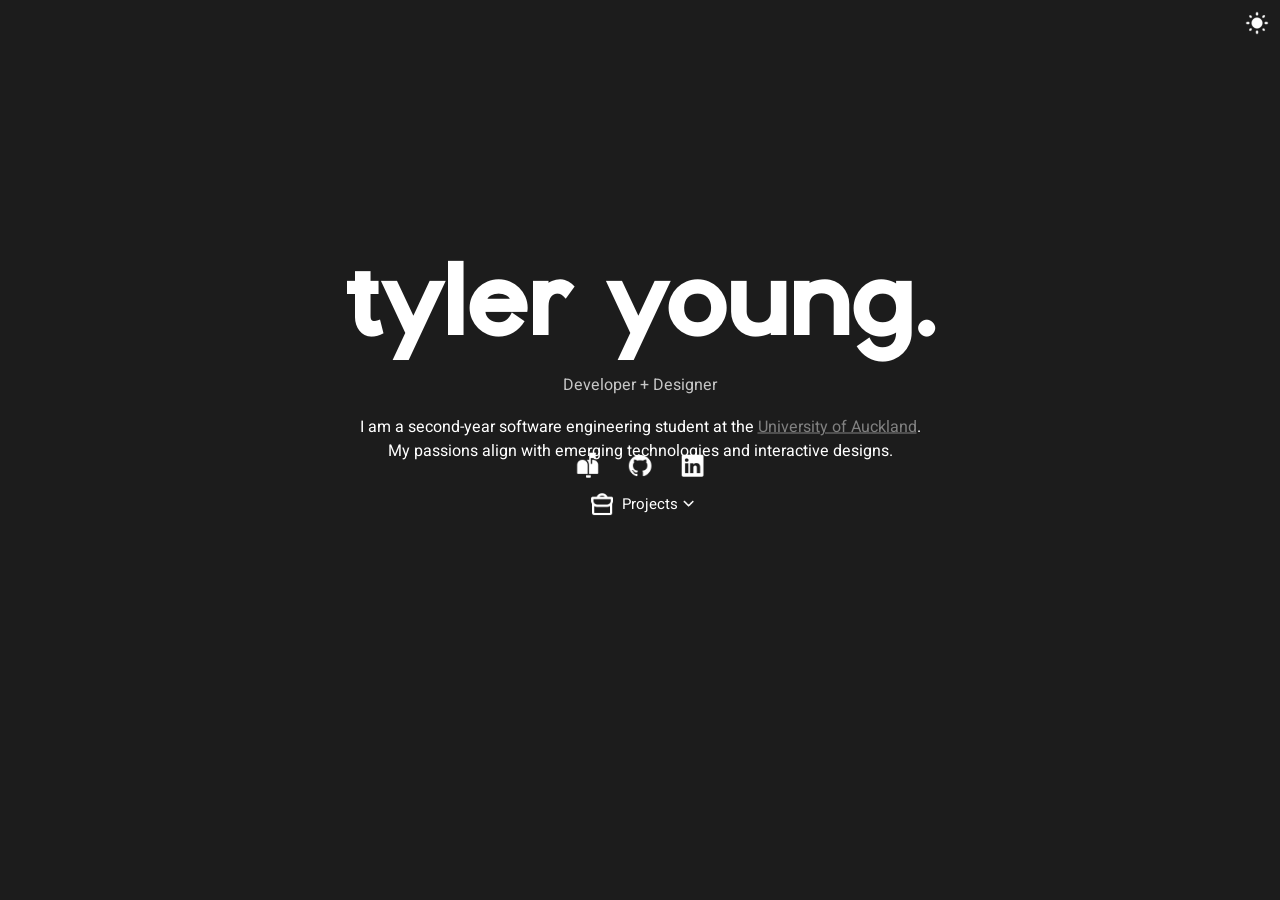
==== index.html @ fe643c6a "Fixed some bugs." ====
<!DOCTYPE html>
<html lang="en">
  <head>
    <meta charset="UTF-8" />
    <meta name="author" content="Tyler Young" />
    <meta
      name="description"
      content="A portfolio of the work of Tyler Young."
    />
    <meta nam="viewport" content="width=device-width, initial-scale=1.0" />
    <link rel="icon" href="./favicon.svg" type="image/x-icon" />
    <link rel="stylesheet" href="./main.css" />
    <script src="./main.js"></script>
    <title>tyooou</title>
  </head>

  <body>
    <i onclick="darkMode()"
      ><img
        id="darkModeIconToggle"
        class="darkModeIcon"
        src="./Icons/darkmode_icon.png"
    /></i>

    <section>
      <div class="mainBody">
        <h1 class="mainText">tyler young.</h1>
        <p class="subtitle">Developer + Designer</p>
        <p>
          I am a second-year software engineering student at the
          <a href="https://www.auckland.ac.nz/en.html">
            University of Auckland</a
          >. <br />My passions align with emerging technologies and interactive
          designs.
        </p>
      </div>
    </section>

    <!-- Button Menu -->
    <section>
      <nav class="btn-menu">
        <button type="button" class="btn-text">
          <i onclick="window.open('mailto:young.h.tyler@gmail.com','mywindow');"
            ><img src="./Icons/mailbox.png" alt="mail.png" class="btn-icon" />
          </i>
        </button>
        <button type="button" class="btn-text">
          <i onclick="window.open('https://github.com/tyooou','mywindow');"
            ><img
              src="./Icons/github_icon.png"
              alt="github_icon.png"
              class="btn-icon"
            />
          </i>
        </button>
        <button type="button" class="btn-text">
          <i
            onclick="window.open('https://www.linkedin.com/in/tylerhyoung/','mywindow');"
            ><img
              src="./Icons/linkedin_icon.png"
              alt="linkedin_icon.png"
              class="btn-icon"
            />
          </i>
        </button>
      </nav>
      <div class="dropdown">
        <button onclick="projectBtn()" class="dropdown-btn btn-text">
          <img src="./Icons/projects-icon.png" class="btn-icon" />Projects<img
            src="./Icons/down-arrow.png"
            class="btn-down"
          />
        </button>
        <div id="dropdownId" class="dropdown-content">
          <a href="./Project-1.html">Project 1</a>
          <a href="./Project-2.html">Project 2</a>
          <a href="./Project-3.html">Project 3</a>
        </div>
      </div>
    </section>
  </body>
</html>
---- main.css ----
body {
  background: white;
  opacity: 0;
  transition: 0.3s;
}

@font-face {
  font-family: defaultFont;
  src: url(./Fonts/Gilgan\ 400.otf);
}

@font-face {
  font-family: textFont;
  src: url(./Fonts/Heebo-VariableFont_wght.ttf);
}

h1,
h2 {
  font-family: defaultFont;
  margin: 0;
}

p,
button,
a {
  font-family: textFont;
  margin: 0;
}

a {
  color: grey;
}

.mainText {
  transition: 0.3s;
  color: #1c1c1c;
  padding: 0;
  margin: 0;
  font-size: 100px;
  margin-bottom: 2vh;
}

.subtitle {
  transition: 0.3s;
  font-size: 20;
  color: #1c1c1c;
  opacity: 75%;
  text-align: center;
  margin-bottom: 2vh;
}

.btn-text {
  transition: 0.3s;
  color: #1c1c1c;
  background-color: rgba(0, 0, 0, 0);
  font-family: textFont;
  font-size: 15px;
  border: none;
  display: flex;
  align-items: center;
}

.btn-text:hover {
  background-color: rgba(0, 0, 0, 0.1);
  transition: 0.2s;
}

.mainBody {
  position: absolute;
  top: 40%;
  left: 50%;
  margin-right: -50%;
  transform: translate(-50%, -50%);
  text-align: center;
}

.iconResize {
  height: 28;
}

.btn-icon {
  transition: 0.3s;
  zoom: 5%;
  filter: brightness(0.5);
  padding: 150px;
}

.btn-down {
  transition: 0.3s;
  zoom: 2%;
  filter: brightness(0.5);
  padding: 250px;
}

.btn-menu {
  display: flex;
  align-items: center;
}

.darkMode {
  background-color: #1c1c1c;
  color: white;
}

.darkModeIcon {
  transition: 0.3s;
  zoom: 5%;
  filter: brightness(0.5);
  position: absolute;
  top: 200px;
  right: 200px;
}

.darkModeText {
  transition: 0.3s;
  color: white;
}

nav {
  top: 52%;
  left: 50%;
  margin-right: -50%;
  position: absolute;
  transform: translate(-50%, -50%);
}

.dropdown {
  top: 56%;
  left: 50%;
  margin-right: -50%;
  position: absolute;
  transform: translate(-50%, -50%);
}

.dropdown-content {
  display: none;
  position: absolute;
  background-color: #1c1c1c;
  padding: 16px;
  z-index: 1;
}

.dropdown-content a {
  display: block;
}

.show {
  display: block;
}

/* Projects */

#project-container {
  display: flex;
  place-items: center;
  place-content: center;
  width: 100%;
  height: 100%;
}

#project-body {
  display: flex;
  width: 90%;
  height: 90%;
}

#project-text {
  position: relative;
  width: 30%;
  padding-right: 3vw;

  .preview-title {
    font-family: "Roboto Mono", monospace;
  }

  h1 {
    font-size: 4vw;
    margin-bottom: 30px;
  }

  .preview-description {
    font-size: 2vw;
  }

  #project-properties {
    margin-top: 3vh;
  }

  .tag-container {
    position: absolute;
  }

  .project-tag {
    border: #4e4e4e solid 2px;
    border-radius: 5px;
    padding: 0.5vw;
    margin: 0;
    display: inline-flex;
    font-size: 1.5vw;
    font-size: 1vw;
    margin-right: 0.5vw;
  }
}

#project-buttons {
  position: absolute;
  bottom: 0;
}

#project-preview {
  display: inline;
  place-content: center;
  place-items: center;
  width: 70%;
  overflow-y: scroll;
}

.preview-content {
  -webkit-box-sizing: border-box; /* Safari/Chrome, other WebKit */
  -moz-box-sizing: border-box; /* Firefox, other Gecko */
  box-sizing: border-box; /* Opera/IE 8+ */
  width: calc(100% - 20px);
  height: auto;
  margin: 10px;
  padding: 0;
  border-radius: 25px;
}

.scrollbar {
  scrollbar-color: #4e4e4e transparent;
}

.project-btn {
  display: inline-flex;
  align-items: center;
  border: #4e4e4e solid 2px;
  border-radius: 5px;
  padding: 0.5vw;
  margin: 0;
  margin-right: 0.5vw;
  cursor: pointer;

  p {
    font-size: 1vw;
    margin-left: 0.3vw;
    margin-right: 0.3vw;
  }
}

.project-btn:hover {
  transition-duration: 0.3s;
  opacity: 0.5;
}

.direction {
  position: fixed;
  top: 50%;

  img:hover {
    transition-duration: 0.3s;
    transform: scale(1.5);
  }
}

#right-direction {
  right: 1%;
}

#left-direction {
  left: 1%;
}
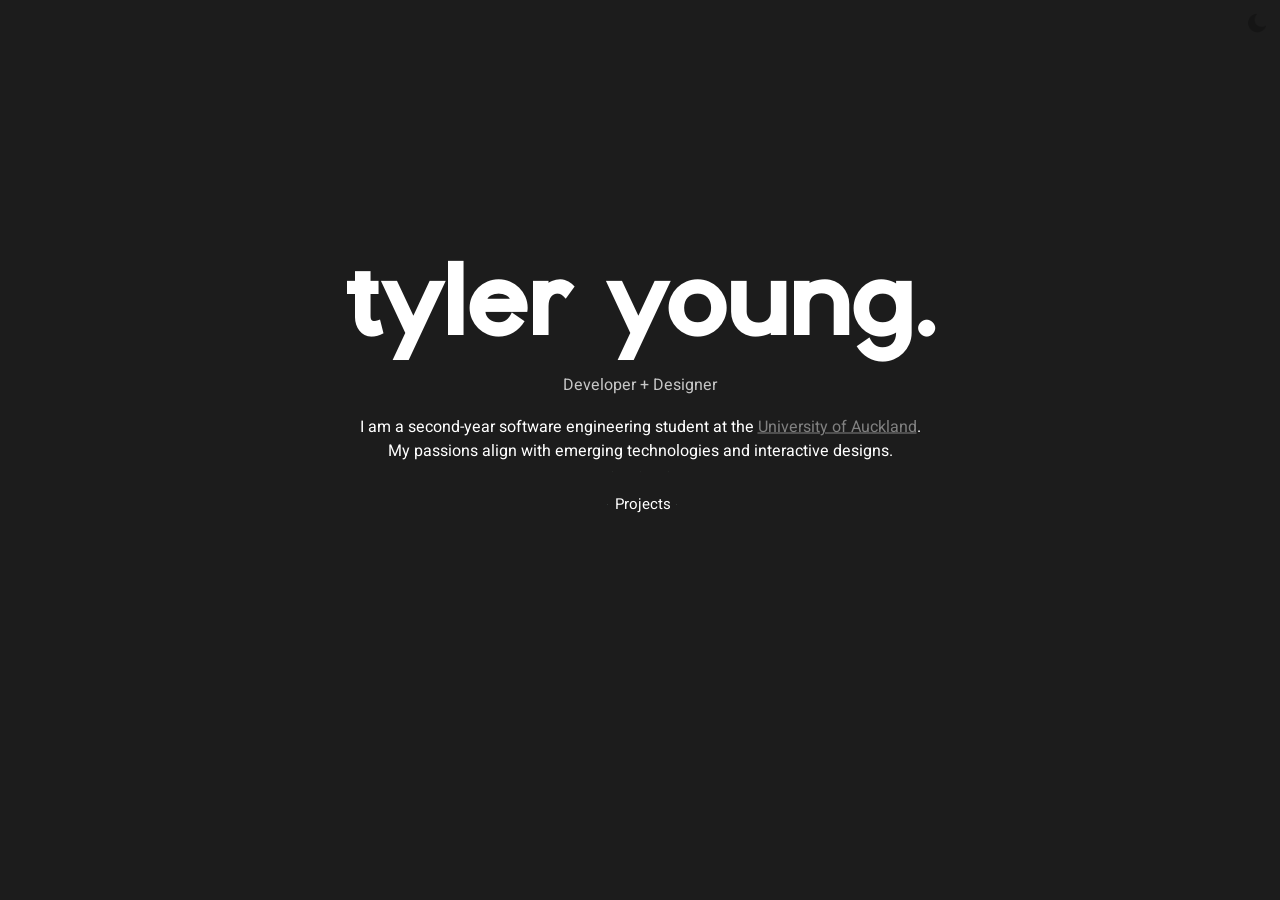
==== commit a5148c86: "Testing" ====
--- a/index.html
+++ b/index.html
@@ -19,7 +19,7 @@
       ><img
         id="darkModeIconToggle"
         class="darkModeIcon"
-        src="./Icons/darkmode_icon.png"
+        src="./icons/darkmode_icon.png"
     /></i>
 
     <section>
@@ -41,13 +41,13 @@
       <nav class="btn-menu">
         <button type="button" class="btn-text">
           <i onclick="window.open('mailto:young.h.tyler@gmail.com','mywindow');"
-            ><img src="./Icons/mailbox.png" alt="mail.png" class="btn-icon" />
+            ><img src="./icons/mailbox.png" alt="mail.png" class="btn-icon" />
           </i>
         </button>
         <button type="button" class="btn-text">
           <i onclick="window.open('https://github.com/tyooou','mywindow');"
             ><img
-              src="./Icons/github_icon.png"
+              src="./icons/github_icon.png"
               alt="github_icon.png"
               class="btn-icon"
             />
@@ -57,7 +57,7 @@
           <i
             onclick="window.open('https://www.linkedin.com/in/tylerhyoung/','mywindow');"
             ><img
-              src="./Icons/linkedin_icon.png"
+              src="./icons/linkedin_icon.png"
               alt="linkedin_icon.png"
               class="btn-icon"
             />
@@ -66,8 +66,8 @@
       </nav>
       <div class="dropdown">
         <button onclick="projectBtn()" class="dropdown-btn btn-text">
-          <img src="./Icons/projects-icon.png" class="btn-icon" />Projects<img
-            src="./Icons/down-arrow.png"
+          <img src="./icons/projects-icon.png" class="btn-icon" />Projects<img
+            src="./icons/down-arrow.png"
             class="btn-down"
           />
         </button>
--- a/main.css
+++ b/main.css
@@ -6,12 +6,12 @@
 
 @font-face {
   font-family: defaultFont;
-  src: url(./Fonts/Gilgan\ 400.otf);
+  src: url(./fonts/gilgan400.otf);
 }
 
 @font-face {
   font-family: textFont;
-  src: url(./Fonts/Heebo-VariableFont_wght.ttf);
+  src: url(./fonts/heebo.ttf);
 }
 
 h1,
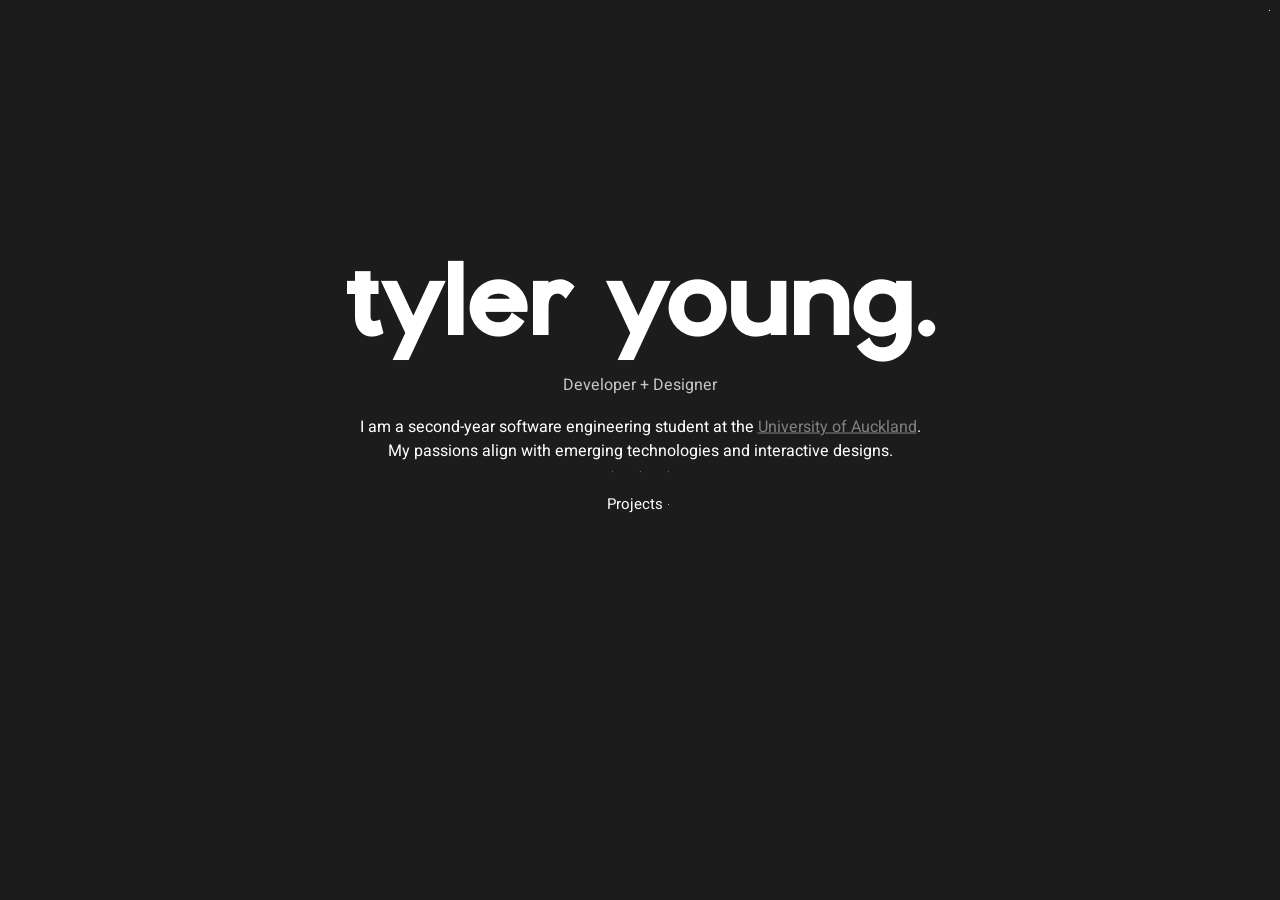
==== commit 8f250be1: "Fixed icon bug." ====
--- a/index.html
+++ b/index.html
@@ -66,10 +66,7 @@
       </nav>
       <div class="dropdown">
         <button onclick="projectBtn()" class="dropdown-btn btn-text">
-          <img src="./icons/projects-icon.png" class="btn-icon" />Projects<img
-            src="./icons/down-arrow.png"
-            class="btn-down"
-          />
+          Projects<img src="./icons/down-arrow.png" class="btn-down" />
         </button>
         <div id="dropdownId" class="dropdown-content">
           <a href="./Project-1.html">Project 1</a>
--- a/main.css
+++ b/main.css
@@ -6,12 +6,12 @@
 
 @font-face {
   font-family: defaultFont;
-  src: url(./fonts/gilgan400.otf);
+  src: url("./fonts/gilgan400.otf");
 }
 
 @font-face {
   font-family: textFont;
-  src: url(./fonts/heebo.ttf);
+  src: url("./fonts/heebo.ttf");
 }
 
 h1,
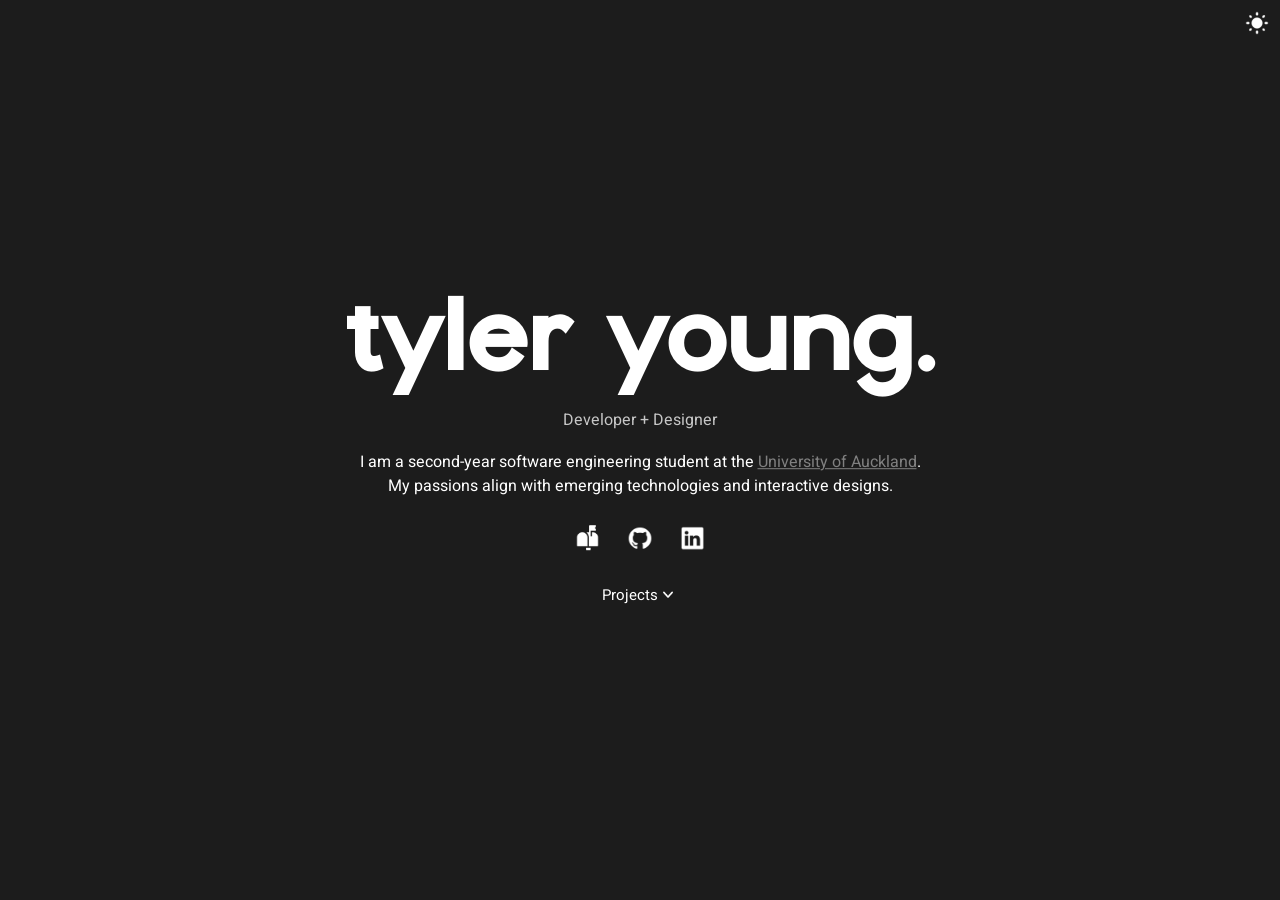
==== commit 68d7c104: "Fixed positioning of main page elements so it positions correctly on all devices." ====
--- a/index.html
+++ b/index.html
@@ -22,22 +22,17 @@
         src="./icons/darkmode_icon.png"
     /></i>
 
-    <section>
-      <div class="mainBody">
-        <h1 class="mainText">tyler young.</h1>
-        <p class="subtitle">Developer + Designer</p>
-        <p>
-          I am a second-year software engineering student at the
-          <a href="https://www.auckland.ac.nz/en.html">
-            University of Auckland</a
-          >. <br />My passions align with emerging technologies and interactive
-          designs.
-        </p>
-      </div>
-    </section>
+    <div class="mainBody">
+      <h1 class="mainText">tyler young.</h1>
+      <p class="subtitle">Developer + Designer</p>
+      <p>
+        I am a second-year software engineering student at the
+        <a href="https://www.auckland.ac.nz/en.html"> University of Auckland</a
+        >. <br />My passions align with emerging technologies and interactive
+        designs.
+      </p>
 
-    <!-- Button Menu -->
-    <section>
+      <!-- Button Menu -->
       <nav class="btn-menu">
         <button type="button" class="btn-text">
           <i onclick="window.open('mailto:young.h.tyler@gmail.com','mywindow');"
@@ -74,6 +69,6 @@
           <a href="./Project-3.html">Project 3</a>
         </div>
       </div>
-    </section>
+    </div>
   </body>
 </html>
--- a/main.css
+++ b/main.css
@@ -45,7 +45,6 @@
   font-size: 20;
   color: #1c1c1c;
   opacity: 75%;
-  text-align: center;
   margin-bottom: 2vh;
 }
 
@@ -67,7 +66,7 @@
 
 .mainBody {
   position: absolute;
-  top: 40%;
+  top: 50%;
   left: 50%;
   margin-right: -50%;
   transform: translate(-50%, -50%);
@@ -93,8 +92,11 @@
 }
 
 .btn-menu {
-  display: flex;
+  margin-top: 2vh;
+  display: flex;
+  margin-bottom: 2vh;
   align-items: center;
+  justify-content: center;
 }
 
 .darkMode {
@@ -102,6 +104,11 @@
   color: white;
 }
 
+.dropdown {
+  display: flex;
+  justify-content: center;
+}
+
 .darkModeIcon {
   transition: 0.3s;
   zoom: 5%;
@@ -116,27 +123,11 @@
   color: white;
 }
 
-nav {
-  top: 52%;
-  left: 50%;
-  margin-right: -50%;
-  position: absolute;
-  transform: translate(-50%, -50%);
-}
-
-.dropdown {
-  top: 56%;
-  left: 50%;
-  margin-right: -50%;
-  position: absolute;
-  transform: translate(-50%, -50%);
-}
-
 .dropdown-content {
   display: none;
   position: absolute;
   background-color: #1c1c1c;
-  padding: 16px;
+  margin-top: 2vh;
   z-index: 1;
 }
 
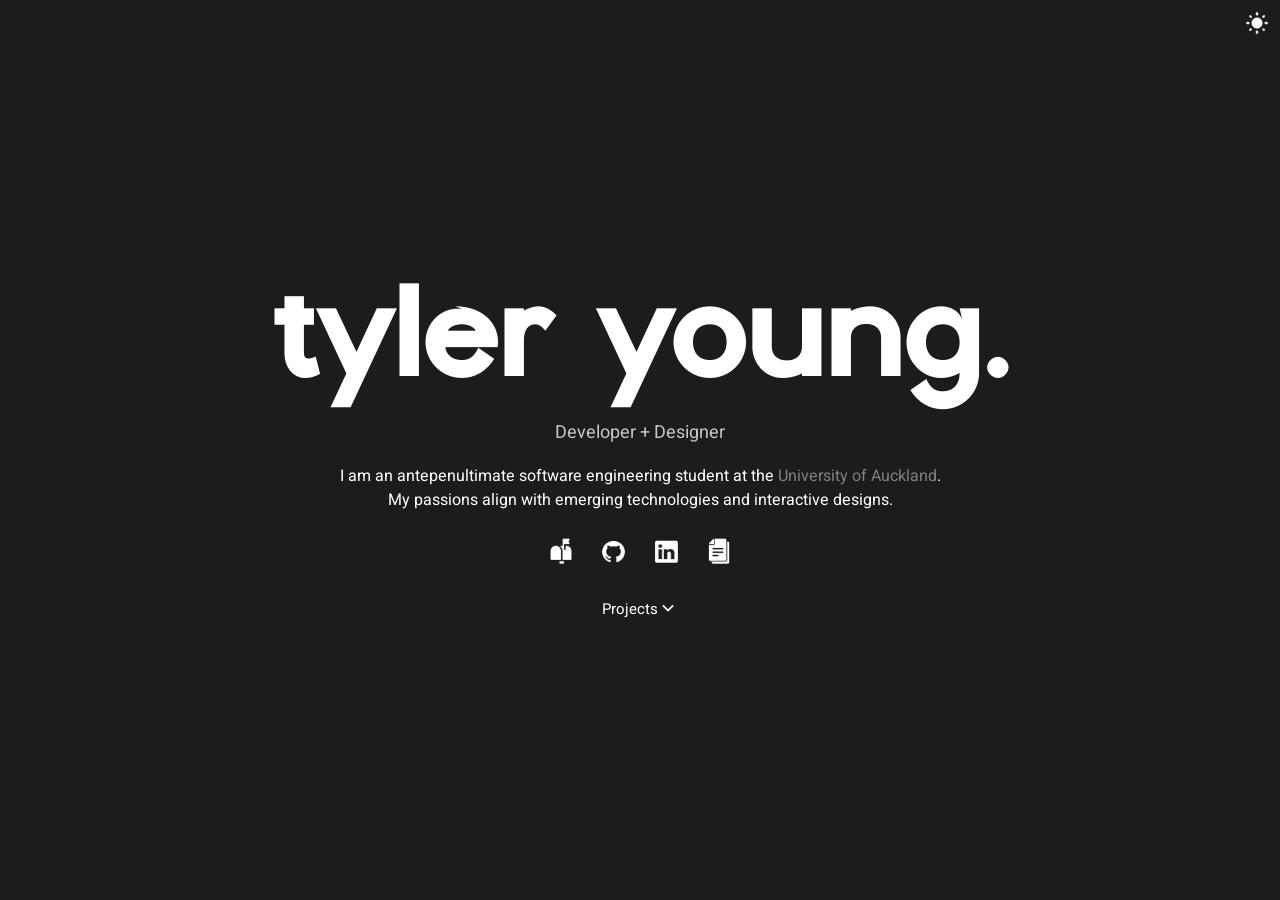
==== commit c4b08a5a: "Added resume to website and added some styling." ====
--- a/index.html
+++ b/index.html
@@ -26,7 +26,7 @@
       <h1 class="mainText">tyler young.</h1>
       <p class="subtitle">Developer + Designer</p>
       <p>
-        I am a second-year software engineering student at the
+        I am an antepenultimate software engineering student at the
         <a href="https://www.auckland.ac.nz/en.html"> University of Auckland</a
         >. <br />My passions align with emerging technologies and interactive
         designs.
@@ -58,6 +58,15 @@
             />
           </i>
         </button>
+        <button type="button" class="btn-text">
+          <i onclick="window.open('./resume.pdf', 'mywindow');"
+            ><img
+              src="./icons/resume_icon.png"
+              alt="resume_icon.png"
+              class="btn-icon"
+            />
+          </i>
+        </button>
       </nav>
       <div class="dropdown">
         <button onclick="projectBtn()" class="dropdown-btn btn-text">
--- a/main.css
+++ b/main.css
@@ -25,6 +25,7 @@
 a {
   font-family: textFont;
   margin: 0;
+  text-decoration: none;
 }
 
 a {
@@ -36,13 +37,13 @@
   color: #1c1c1c;
   padding: 0;
   margin: 0;
-  font-size: 100px;
+  font-size: 125px;
   margin-bottom: 2vh;
 }
 
 .subtitle {
   transition: 0.3s;
-  font-size: 20;
+  font-size: 18px;
   color: #1c1c1c;
   opacity: 75%;
   margin-bottom: 2vh;
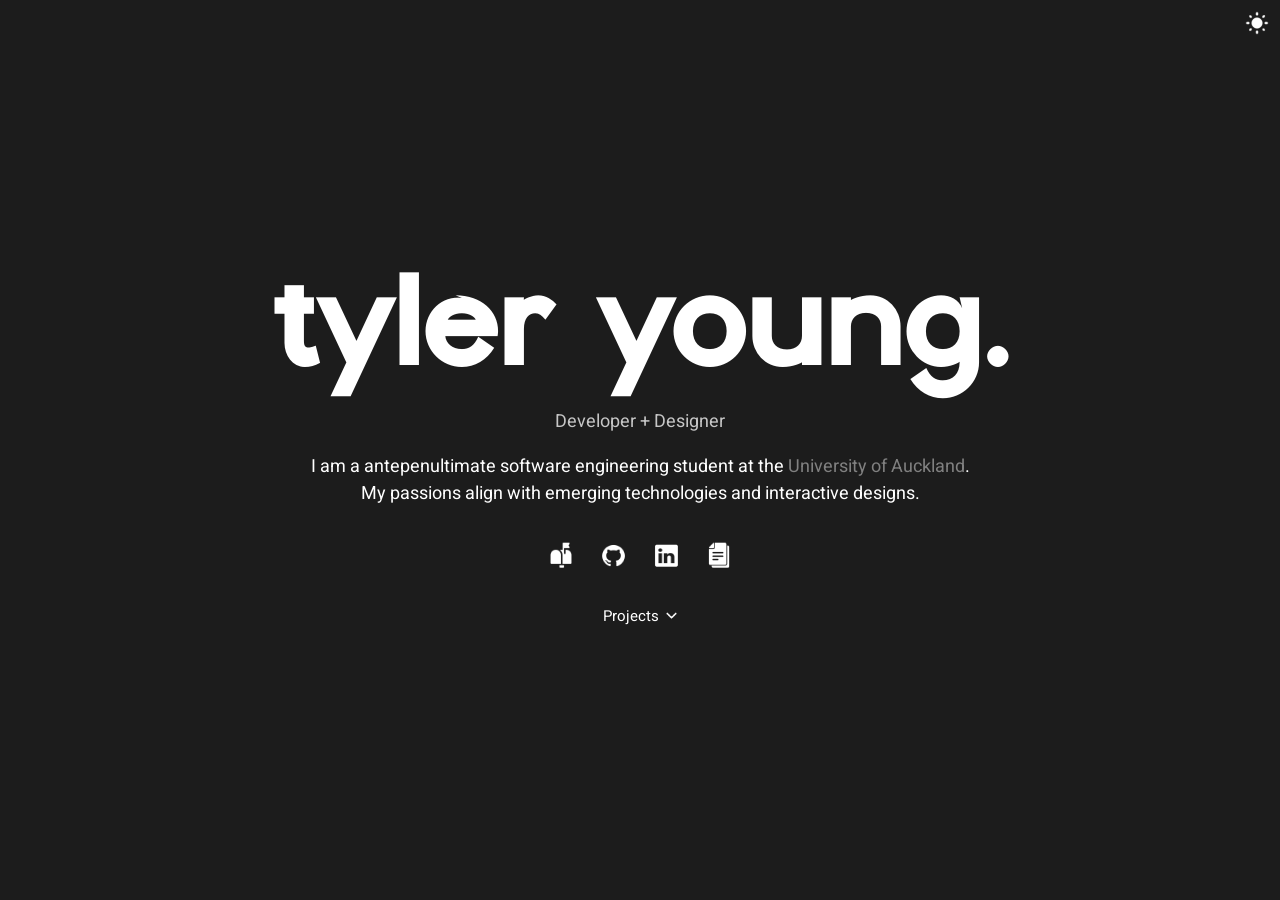
==== commit 5812ba72: "Improved styling and animations." ====
--- a/index.html
+++ b/index.html
@@ -25,8 +25,8 @@
     <div class="mainBody">
       <h1 class="mainText">tyler young.</h1>
       <p class="subtitle">Developer + Designer</p>
-      <p>
-        I am an antepenultimate software engineering student at the
+      <p class="biography">
+        I am a antepenultimate software engineering student at the
         <a href="https://www.auckland.ac.nz/en.html"> University of Auckland</a
         >. <br />My passions align with emerging technologies and interactive
         designs.
@@ -69,13 +69,25 @@
         </button>
       </nav>
       <div class="dropdown">
-        <button onclick="projectBtn()" class="dropdown-btn btn-text">
-          Projects<img src="./icons/down-arrow.png" class="btn-down" />
+        <button
+          type="button"
+          onclick="projectBtn()"
+          class="dropdown-btn btn-text"
+        >
+          Projects<img
+            id="dropdown-icon"
+            class="btn-down"
+            src="./icons/down-arrow.png"
+            alt="down-arrow.png"
+          />
         </button>
         <div id="dropdownId" class="dropdown-content">
-          <a href="./Project-1.html">Project 1</a>
+          <a id="project-link" href="./Project-1.html">Project 1</a>
           <a href="./Project-2.html">Project 2</a>
           <a href="./Project-3.html">Project 3</a>
+          <a href="./Project-1.html">Project 4</a>
+          <a href="./Project-2.html">Project 5</a>
+          <a href="./Project-3.html">Project 6</a>
         </div>
       </div>
     </div>
--- a/main.css
+++ b/main.css
@@ -26,6 +26,7 @@
   font-family: textFont;
   margin: 0;
   text-decoration: none;
+  border-radius: 1vh;
 }
 
 a {
@@ -47,6 +48,10 @@
   color: #1c1c1c;
   opacity: 75%;
   margin-bottom: 2vh;
+}
+
+.biography {
+  font-size: 18px;
 }
 
 .btn-text {
@@ -60,9 +65,9 @@
   align-items: center;
 }
 
-.btn-text:hover {
-  background-color: rgba(0, 0, 0, 0.1);
-  transition: 0.2s;
+.btn-icon:hover {
+  transform: scale(1.2);
+  transition: all 0.2s ease;
 }
 
 .mainBody {
@@ -86,14 +91,14 @@
 }
 
 .btn-down {
-  transition: 0.3s;
   zoom: 2%;
   filter: brightness(0.5);
-  padding: 250px;
+  margin-left: 40vh;
+  transition: 0.3s;
 }
 
 .btn-menu {
-  margin-top: 2vh;
+  margin-top: 3vh;
   display: flex;
   margin-bottom: 2vh;
   align-items: center;
@@ -110,6 +115,15 @@
   justify-content: center;
 }
 
+.dropdown-btn {
+  padding: 0.5vh 1vh 0.5vh 1vh;
+}
+
+.dropdown-btn:hover {
+  background-color: rgb(0, 0, 0, 0.1);
+  transition: all 0.3s ease;
+}
+
 .darkModeIcon {
   transition: 0.3s;
   zoom: 5%;
@@ -119,25 +133,40 @@
   right: 200px;
 }
 
+.darkModeIcon:hover {
+  transform: scale(1.2);
+  transition: all 0.2s ease;
+}
+
 .darkModeText {
   transition: 0.3s;
   color: white;
 }
 
 .dropdown-content {
+  background-color: rgba(0, 0, 0, 0.2);
   display: none;
   position: absolute;
-  background-color: #1c1c1c;
-  margin-top: 2vh;
+  margin-top: 4vh;
+  padding: 1vh 3vh 1vh 3vh;
   z-index: 1;
+  border-radius: 1vh;
 }
 
 .dropdown-content a {
   display: block;
+  margin: 10px;
 }
 
 .show {
-  display: block;
+  display: grid;
+  grid-template-columns: auto auto;
+  column-gap: 2vh;
+}
+
+.dropdown-rotate {
+  transition: 0.3s;
+  transform: rotate(180deg);
 }
 
 /* Projects */
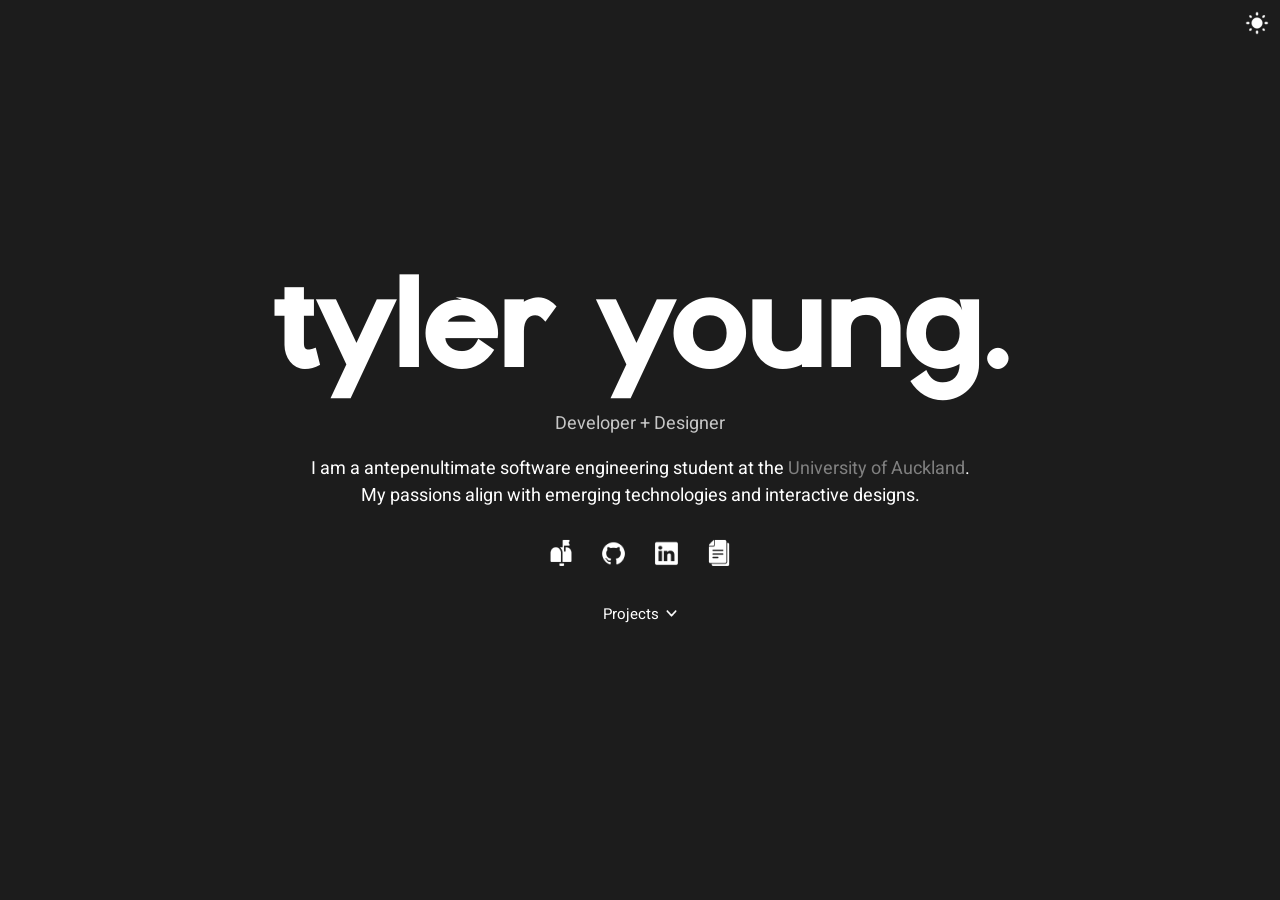
==== commit bc7b89fd: "Fixed some more stuff related to dropdown." ====
--- a/index.html
+++ b/index.html
@@ -82,12 +82,12 @@
           />
         </button>
         <div id="dropdownId" class="dropdown-content">
-          <a id="project-link" href="./Project-1.html">Project 1</a>
-          <a href="./Project-2.html">Project 2</a>
-          <a href="./Project-3.html">Project 3</a>
-          <a href="./Project-1.html">Project 4</a>
-          <a href="./Project-2.html">Project 5</a>
-          <a href="./Project-3.html">Project 6</a>
+          <a href="./Project-1.html">Under construction!</a>
+          <a href="./Project-2.html">Under construction!</a>
+          <a href="./Project-3.html">Under construction!</a>
+          <a href="./Project-1.html">Under construction!</a>
+          <a href="./Project-2.html">Under construction!</a>
+          <a href="./Project-3.html">Under construction!</a>
         </div>
       </div>
     </div>
--- a/main.css
+++ b/main.css
@@ -98,7 +98,7 @@
 }
 
 .btn-menu {
-  margin-top: 3vh;
+  margin-top: 2.5vh;
   display: flex;
   margin-bottom: 2vh;
   align-items: center;
@@ -145,28 +145,37 @@
 
 .dropdown-content {
   background-color: rgba(0, 0, 0, 0.2);
-  display: none;
   position: absolute;
+  display: grid;
+  grid-template-columns: auto auto;
+  column-gap: 1vh;
   margin-top: 4vh;
-  padding: 1vh 3vh 1vh 3vh;
+  padding: 1vh 2vh 1vh 2vh;
   z-index: 1;
   border-radius: 1vh;
+  opacity: 0;
+  visibility: hidden;
+  transition: visibility 0s 0.15s, opacity 0.15s linear;
 }
 
 .dropdown-content a {
   display: block;
-  margin: 10px;
+  padding: 0.5vh 1vh;
+}
+
+.dropdown-content a:hover {
+  background-color: rgba(0, 0, 0, 0.2);
 }
 
 .show {
-  display: grid;
-  grid-template-columns: auto auto;
-  column-gap: 2vh;
+  opacity: 1;
+  visibility: visible;
+  transition: opacity 0.15s ease-in;
 }
 
 .dropdown-rotate {
-  transition: 0.3s;
   transform: rotate(180deg);
+  transition: transform 0.2s ease-out;
 }
 
 /* Projects */
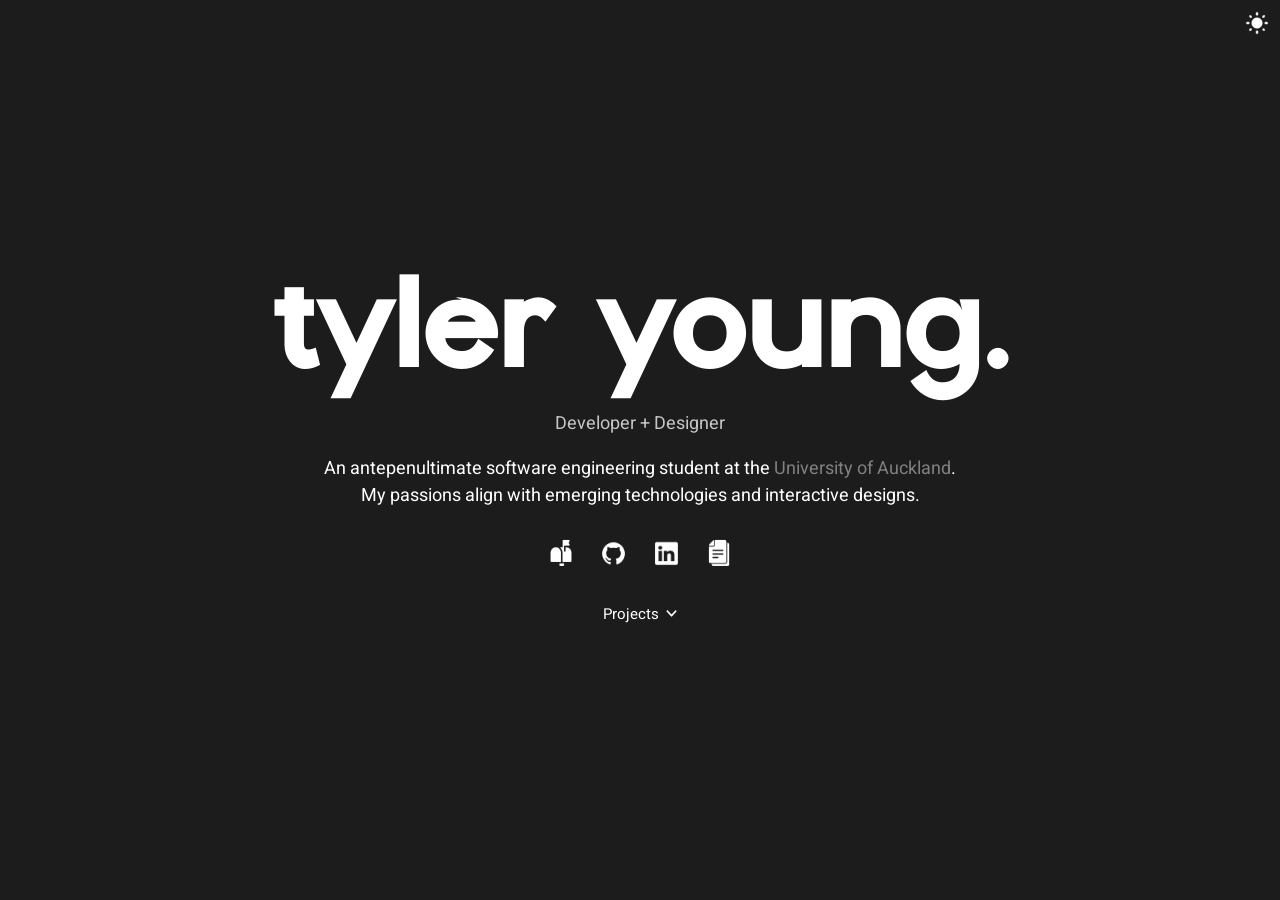
==== commit da91b8a5: "Updated resume." ====
--- a/index.html
+++ b/index.html
@@ -26,7 +26,7 @@
       <h1 class="mainText">tyler young.</h1>
       <p class="subtitle">Developer + Designer</p>
       <p class="biography">
-        I am a antepenultimate software engineering student at the
+        An antepenultimate software engineering student at the
         <a href="https://www.auckland.ac.nz/en.html"> University of Auckland</a
         >. <br />My passions align with emerging technologies and interactive
         designs.
